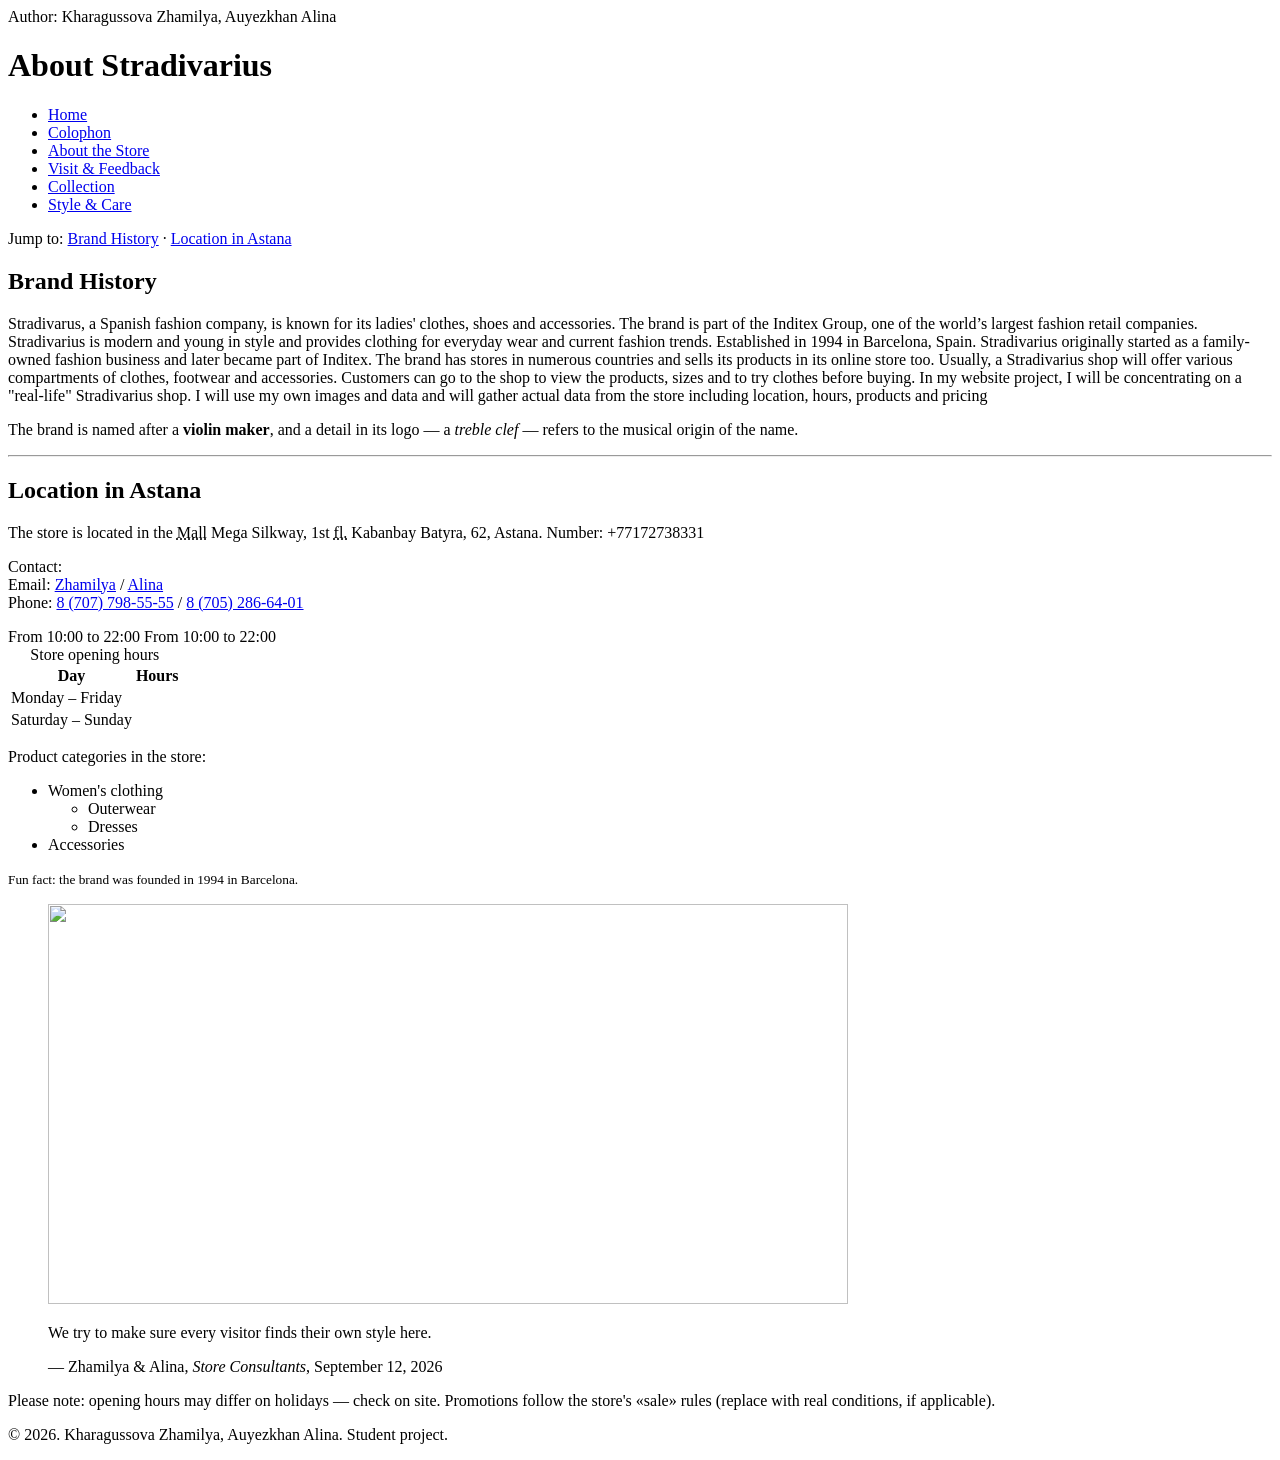
==== about-stradivarius.html @ 2f4aa133 "Add files via upload" ====
<!DOCTYPE html>
<html lang="en">
<head>
    <meta charset="UTF-8">
    <meta name="viewport" content="width=device-width, initial-scale=1.0">
    <meta name="description" content="About the Stradivarius store at Mega Silkway: brand and location.">
    <meta name="author" content="Kharagussova Zhamilya">
    <title>Stradivarius Mega Silkway—About the Store</title>
</head>
<body>

    Author: Kharagussova Zhamilya, Auyezkhan Alina

    <header>
        <h1>About Stradivarius</h1>
    </header>

    <nav>
        <ul>
            <li><a href="index.html">Home</a></li>
            <li><a href="colophon.html">Colophon</a></li>
            <li><a href="about-stradivarius.html">About the Store</a></li>
            <li><a href="visit-and-feedback.html">Visit & Feedback</a></li>
            <li><a href="catalog.html">Collection</a></li>
            <li><a href="care.html">Style &amp; Care</a></li>
        </ul>
    </nav>

    <p>
        Jump to:
        <a href="#brand-history">Brand History</a> ·
        <a href="#location">Location in Astana</a>
    </p>

    <main>

        <article>
            <h2 id="brand-history">Brand History</h2>
                Stradivarus, a Spanish fashion company, is known for its ladies' clothes, shoes and accessories. The brand is part of the Inditex Group, one of the world’s largest fashion retail companies. Stradivarius is modern and young in style and provides clothing for everyday wear and current fashion trends.
                Established in 1994 in Barcelona, Spain. Stradivarius originally started as a family-owned fashion business and later became part of Inditex. The brand has stores in numerous countries and sells its products in its online store too.
                Usually, a Stradivarius shop will offer various compartments of clothes, footwear and accessories. Customers can go to the shop to view the products, sizes and to try clothes before buying.
                In my website project, I will be concentrating on a "real-life" Stradivarius shop. I will use my own images and data and will gather actual data from the store including location, hours, products and pricing
            <p>
                The brand is named after a <strong>violin maker</strong>,
                and a detail in its logo — a <em>treble clef</em> — refers
                to the musical origin of the name.
            </p>
        </article>

        <hr>

        <section>
            <h2 id="location">Location in Astana</h2>

            <p>
                The store is located in the
                <abbr title="Shopping Mall">Mall</abbr> Mega Silkway,
                1st <abbr title="floor">fl.</abbr>
                Kabanbay Batyra, 62, Astana.
                Number: +77172738331
            </p>

            <p>
                Contact:<br>
                Email: <a href="mailto:253467@astanait.edu.kz">Zhamilya</a> / <a href="mailto:254936@astanait.edu.kz">Alina</a><br>
                Phone: <a href="tel:87077985555">8 (707) 798-55-55</a> / <a href="tel:87052866401">8 (705) 286-64-01</a>
            </p>

            <table>
                <caption>Store opening hours</caption>
                <thead>
                    <tr>
                        <th scope="col">Day</th>
                        <th scope="col">Hours</th>
                    </tr>
                </thead>
                <tbody>
                    <tr>
                        <td>Monday – Friday</td>
                        From 10:00 to 22:00
                        <td></td>
                    </tr>
                    <tr>
                        <td>Saturday – Sunday</td>
                        From 10:00 to 22:00
                        <td></td>
                    </tr>
                </tbody>
            </table>

            <p>Product categories in the store:</p>
            <ul>
                <li>Women's clothing
                    <ul>
                        <li>Outerwear</li>
                        <li>Dresses</li>
                    </ul>
                </li>
                <li>Accessories</li>
            </ul>
        </section>

        <aside>
            <p>
                <small>Fun fact: the brand was founded in 1994 in
                Barcelona.</small>
            </p>
        </aside>

        <figure>
            <img src="images/stradivarius_interior.jpg" width="800" height="400">        

        </figure>

        <blockquote cite="">
            
                <p>We try to make sure every visitor finds their own style here.</p>
                <footer>— Zhamilya &amp; Alina, <cite>Store Consultants</cite>, September 12, 2026</footer>
           
        </blockquote>

        <p>
            Please note: opening hours may differ on holidays &mdash;
            check on site. Promotions follow the store's
            &laquo;sale&raquo; rules (replace with real conditions,
            if applicable).
        </p>

    </main>

    <footer>
        <p>&copy; 2026. Kharagussova Zhamilya, Auyezkhan Alina. Student project.</p>
    </footer>

</body>
</html>
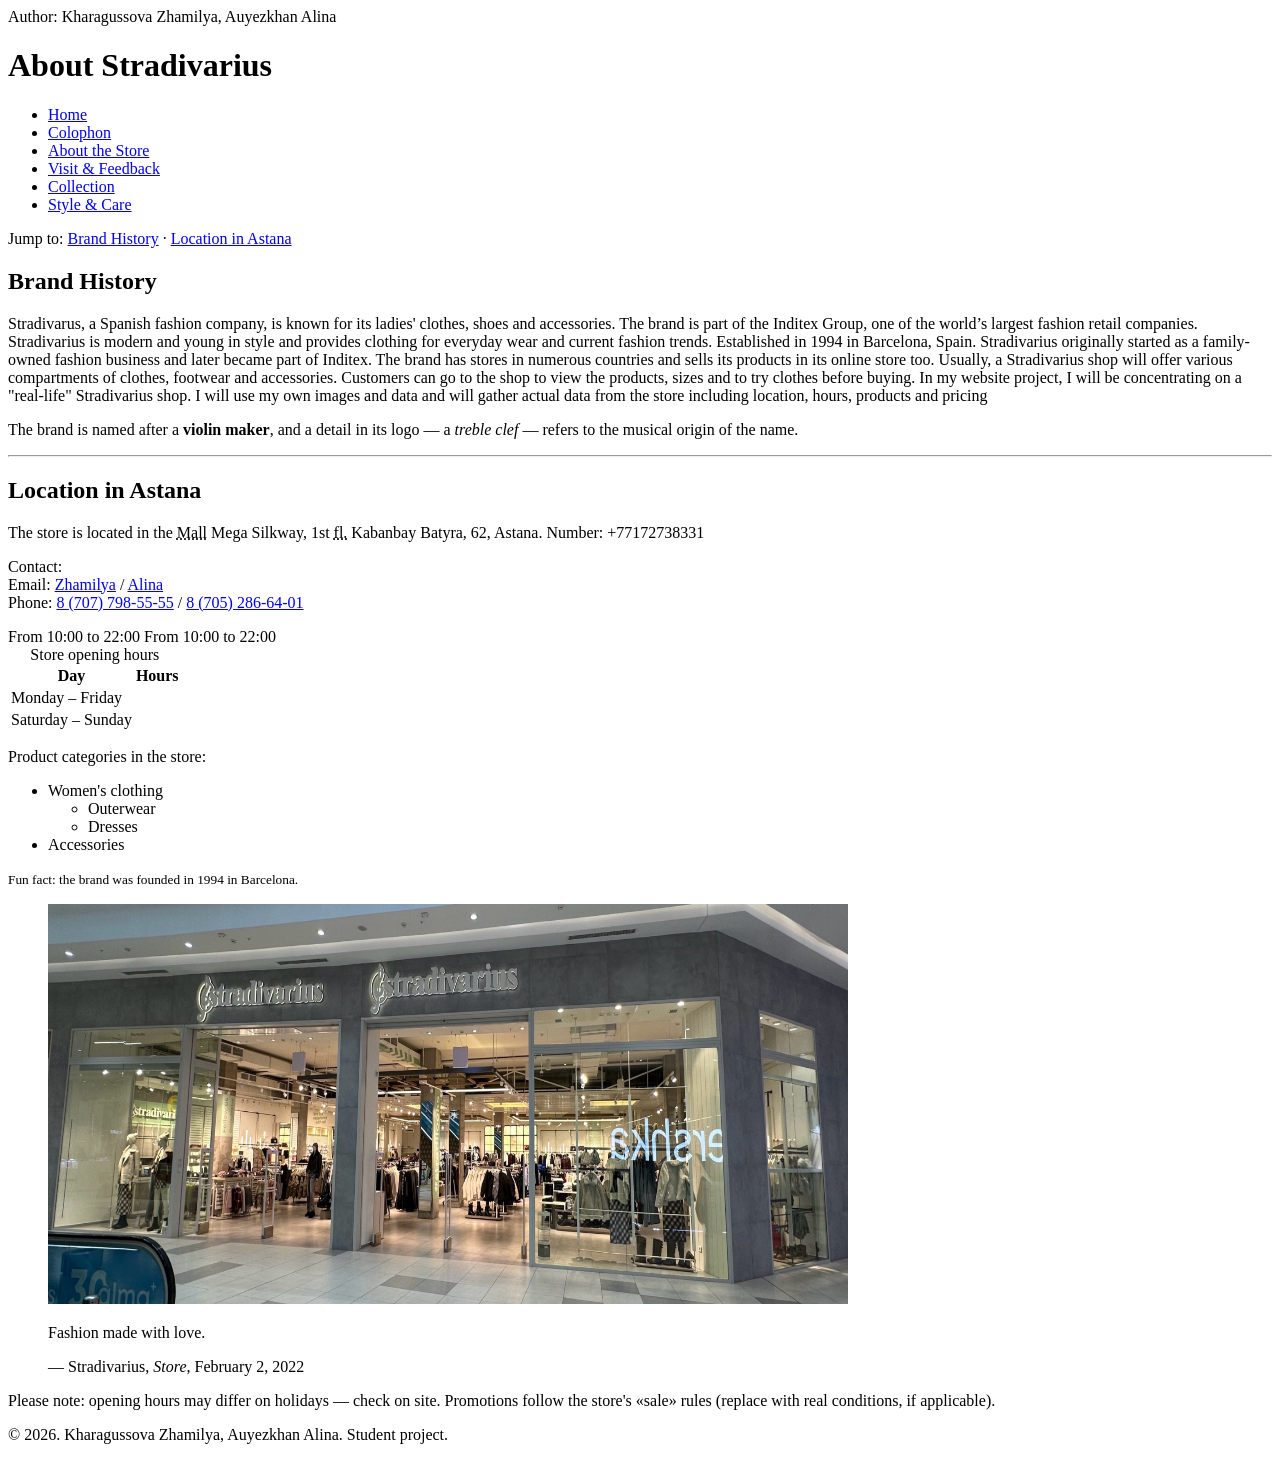
==== commit 3294c4f0: "Update quote in about-stradivarius.html" ====
--- a/about-stradivarius.html
+++ b/about-stradivarius.html
@@ -114,8 +114,8 @@
 
         <blockquote cite="">
             
-                <p>We try to make sure every visitor finds their own style here.</p>
-                <footer>— Zhamilya &amp; Alina, <cite>Store Consultants</cite>, September 12, 2026</footer>
+                <p>Fashion made with love.</p>
+                <footer>— Stradivarius,<cite> Store</cite>, February 2, 2022</footer>
            
         </blockquote>
 
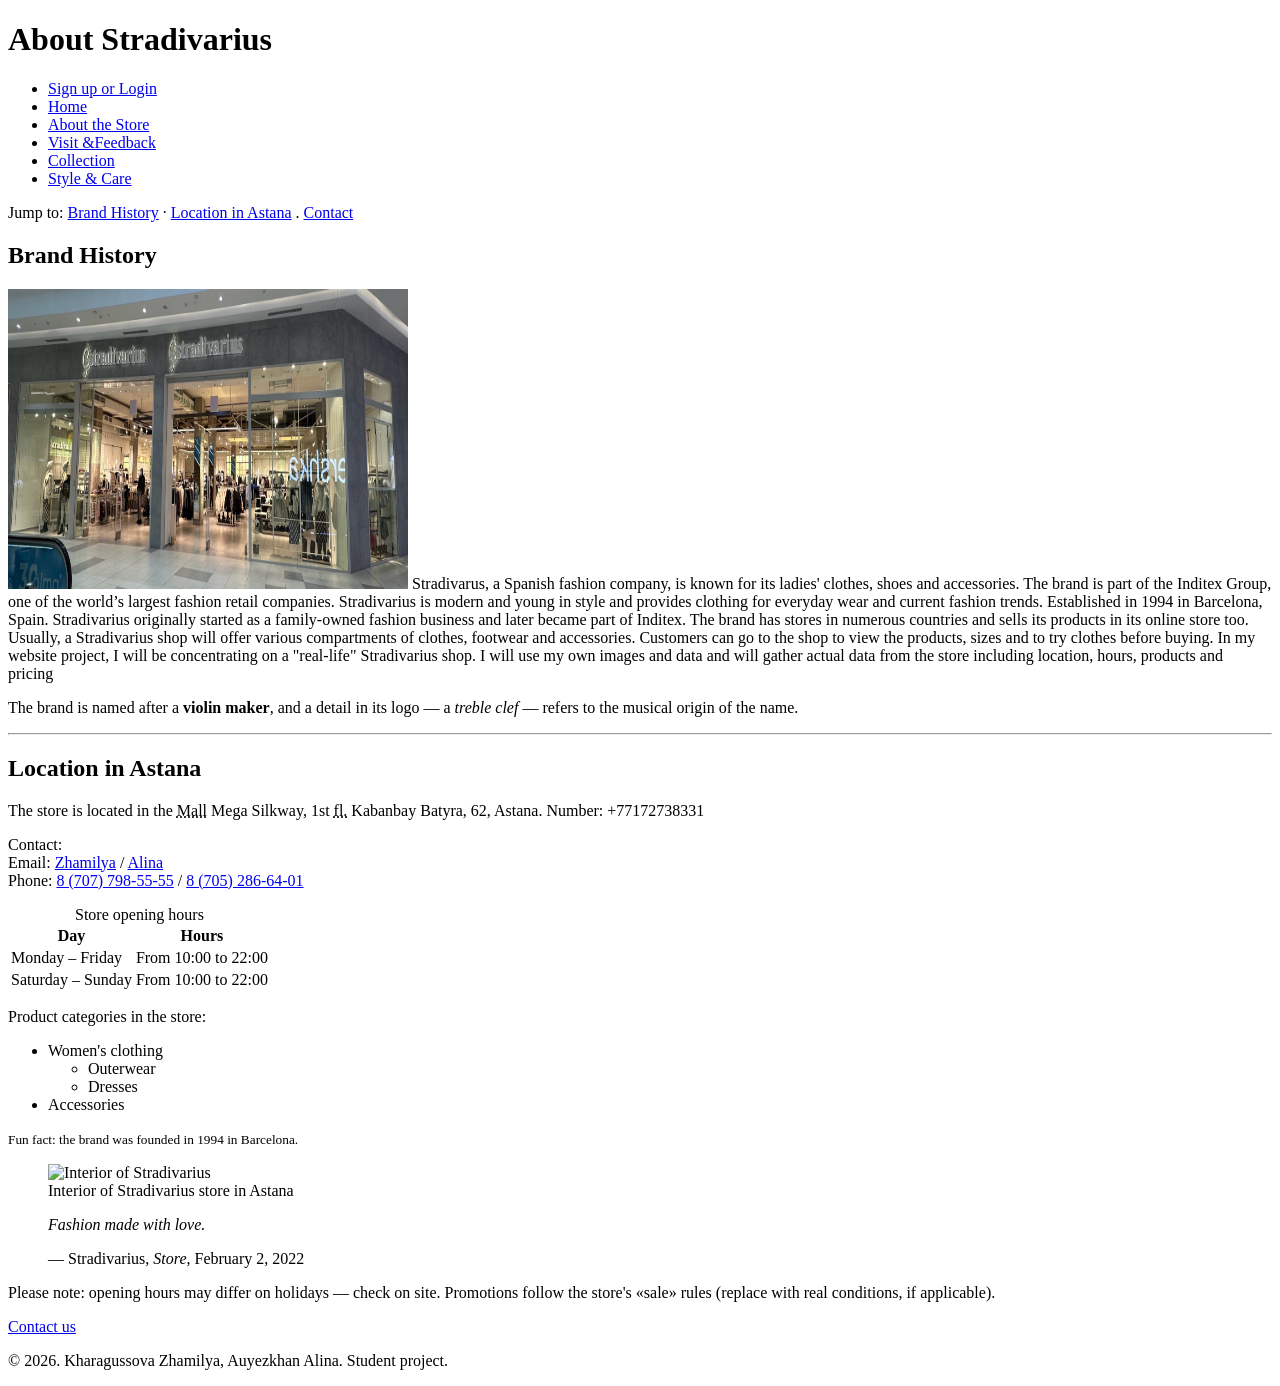
==== commit 29c5fb82: "Update about-stradivarius.html with new content" ====
--- a/about-stradivarius.html
+++ b/about-stradivarius.html
@@ -6,21 +6,23 @@
     <meta name="description" content="About the Stradivarius store at Mega Silkway: brand and location.">
     <meta name="author" content="Kharagussova Zhamilya">
     <title>Stradivarius Mega Silkway—About the Store</title>
+    <link rel="stylesheet" href="css/base.css">
+    <link rel="stylesheet" href="css/zhamilya.css">
+    
 </head>
 <body>
 
-    Author: Kharagussova Zhamilya, Auyezkhan Alina
 
     <header>
         <h1>About Stradivarius</h1>
     </header>
 
-    <nav>
+    <nav id="site-nav">
         <ul>
+            <li><a href="registration.html">Sign up or Login</a></li>
             <li><a href="index.html">Home</a></li>
-            <li><a href="colophon.html">Colophon</a></li>
             <li><a href="about-stradivarius.html">About the Store</a></li>
-            <li><a href="visit-and-feedback.html">Visit & Feedback</a></li>
+            <li><a href="visit-and-feedback.html">Visit &amp;Feedback</a></li>
             <li><a href="catalog.html">Collection</a></li>
             <li><a href="care.html">Style &amp; Care</a></li>
         </ul>
@@ -29,13 +31,18 @@
     <p>
         Jump to:
         <a href="#brand-history">Brand History</a> ·
-        <a href="#location">Location in Astana</a>
+        <a href="#location">Location in Astana</a> .
+        <a href="#contact">Contact</a>
     </p>
 
     <main>
-
+        <!-- Why article is used here instead of section:
+        this brand history is self-contained content that would
+        still make sense if it were reused or read on its own,
+        which is exactly what article is meant for -->
         <article>
             <h2 id="brand-history">Brand History</h2>
+            <img class="brand-history-figure" src="images/stradivarius_interior.jpg" alt="Interior of the Stradivarius store" width="400" height="300">
                 Stradivarus, a Spanish fashion company, is known for its ladies' clothes, shoes and accessories. The brand is part of the Inditex Group, one of the world’s largest fashion retail companies. Stradivarius is modern and young in style and provides clothing for everyday wear and current fashion trends.
                 Established in 1994 in Barcelona, Spain. Stradivarius originally started as a family-owned fashion business and later became part of Inditex. The brand has stores in numerous countries and sells its products in its online store too.
                 Usually, a Stradivarius shop will offer various compartments of clothes, footwear and accessories. Customers can go to the shop to view the products, sizes and to try clothes before buying.
@@ -54,53 +61,59 @@
 
             <p>
                 The store is located in the
+                <!-- Why abbr with title is used instead of writing the full word:
+                it keeps the sentence short in visible text while still
+                giving the full meaning to anyone who hovers or uses a
+                screen reader -->
                 <abbr title="Shopping Mall">Mall</abbr> Mega Silkway,
                 1st <abbr title="floor">fl.</abbr>
                 Kabanbay Batyra, 62, Astana.
                 Number: +77172738331
             </p>
 
-            <p>
+            <p id="contact">
                 Contact:<br>
                 Email: <a href="mailto:253467@astanait.edu.kz">Zhamilya</a> / <a href="mailto:254936@astanait.edu.kz">Alina</a><br>
                 Phone: <a href="tel:87077985555">8 (707) 798-55-55</a> / <a href="tel:87052866401">8 (705) 286-64-01</a>
             </p>
-
             <table>
                 <caption>Store opening hours</caption>
+
                 <thead>
                     <tr>
                         <th scope="col">Day</th>
                         <th scope="col">Hours</th>
                     </tr>
                 </thead>
+
                 <tbody>
                     <tr>
                         <td>Monday – Friday</td>
-                        From 10:00 to 22:00
-                        <td></td>
+                        <td>From 10:00 to 22:00</td>
                     </tr>
                     <tr>
                         <td>Saturday – Sunday</td>
-                        From 10:00 to 22:00
-                        <td></td>
+                        <td>From 10:00 to 22:00</td>
                     </tr>
                 </tbody>
-            </table>
+            </table>        
 
             <p>Product categories in the store:</p>
-            <ul>
-                <li>Women's clothing
+            <ul class="categories-grid">
+                <li class="category-card">Women's clothing
                     <ul>
                         <li>Outerwear</li>
                         <li>Dresses</li>
                     </ul>
                 </li>
-                <li>Accessories</li>
+                <li class="category-card">Accessories</li>
             </ul>
         </section>
 
         <aside>
+            <!-- Why aside is used here instead of section:
+            this fact is tangential to the main flow of the page,
+            not part of the primary content the reader came for -->
             <p>
                 <small>Fun fact: the brand was founded in 1994 in
                 Barcelona.</small>
@@ -108,15 +121,22 @@
         </aside>
 
         <figure>
-            <img src="images/stradivarius_interior.jpg" width="800" height="400">        
+            <img src="images/stradivarius_interior(!).jpg" 
+                alt="Interior of Stradivarius" 
+                width="800" height="400"> 
+            <figcaption>Interior of Stradivarius store in Astana</figcaption>    
+
 
         </figure>
 
         <blockquote cite="">
             
-                <p>Fashion made with love.</p>
-                <footer>— Stradivarius,<cite> Store</cite>, February 2, 2022</footer>
-           
+            <p>
+                <i>Fashion made with love.
+
+                </i>
+            </p>
+            <footer>— Stradivarius,<cite> Store</cite>, February 2, 2022</footer>           
         </blockquote>
 
         <p>
@@ -128,8 +148,11 @@
 
     </main>
 
-    <footer>
+    <a href="#contact" class="fixed-contact">Contact us</a>
+
+    <footer id="site-footer">
         <p>&copy; 2026. Kharagussova Zhamilya, Auyezkhan Alina. Student project.</p>
+        
     </footer>
 
 </body>
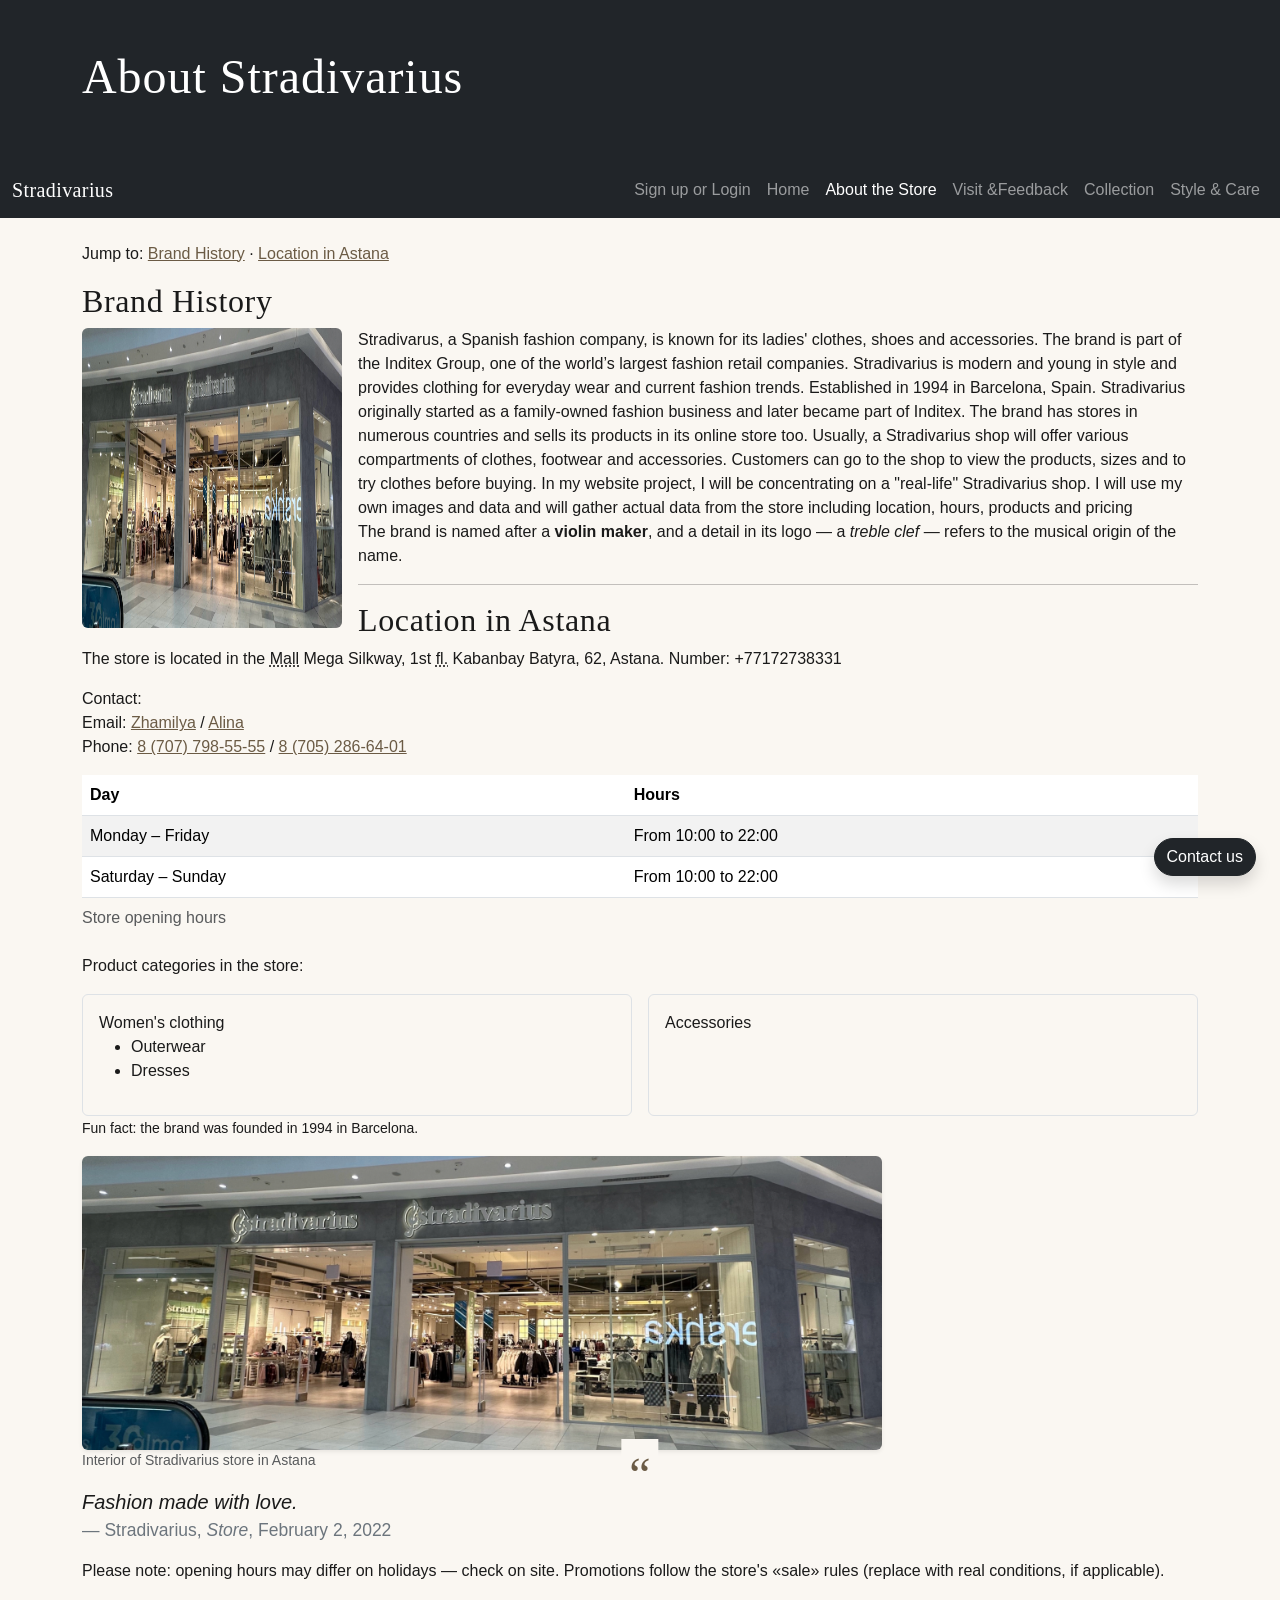
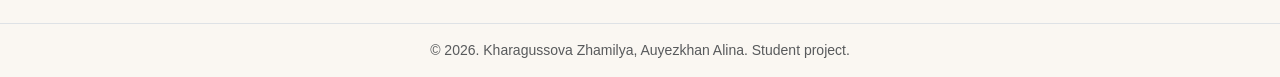
==== commit 2f1ba61e: "Refactor HTML structure and update Bootstrap integration" ====
--- a/about-stradivarius.html
+++ b/about-stradivarius.html
@@ -6,154 +6,173 @@
     <meta name="description" content="About the Stradivarius store at Mega Silkway: brand and location.">
     <meta name="author" content="Kharagussova Zhamilya">
     <title>Stradivarius Mega Silkway—About the Store</title>
+    <!-- Bootstrap 5.3.3 via CDN -->
+    <link rel="stylesheet" href="https://cdn.jsdelivr.net/npm/bootstrap@5.3.3/dist/css/bootstrap.min.css">
     <link rel="stylesheet" href="css/base.css">
     <link rel="stylesheet" href="css/zhamilya.css">
-    
+
 </head>
 <body>
 
 
-    <header>
-        <h1>About Stradivarius</h1>
+    <header class="bg-dark text-white text-center text-lg-start py-5">
+        <div class="container">
+            <h1 class="display-5">About Stradivarius</h1>
+        </div>
     </header>
 
-    <nav id="site-nav">
-        <ul>
-            <li><a href="registration.html">Sign up or Login</a></li>
-            <li><a href="index.html">Home</a></li>
-            <li><a href="about-stradivarius.html">About the Store</a></li>
-            <li><a href="visit-and-feedback.html">Visit &amp;Feedback</a></li>
-            <li><a href="catalog.html">Collection</a></li>
-            <li><a href="care.html">Style &amp; Care</a></li>
-        </ul>
+    <nav class="navbar navbar-expand-lg navbar-dark bg-dark" id="site-nav">
+        <div class="container-fluid">
+            <a class="navbar-brand" href="index.html">Stradivarius</a>
+            <button class="navbar-toggler" type="button" data-bs-toggle="collapse" data-bs-target="#mainNav" aria-controls="mainNav" aria-expanded="false" aria-label="Toggle navigation">
+                <span class="navbar-toggler-icon"></span>
+            </button>
+            <div class="collapse navbar-collapse" id="mainNav">
+                <ul class="navbar-nav ms-auto">
+                    <li class="nav-item"><a class="nav-link" href="registration.html">Sign up or Login</a></li>
+                    <li class="nav-item"><a class="nav-link" href="index.html">Home</a></li>
+                    <li class="nav-item"><a class="nav-link active" aria-current="page" href="about-stradivarius.html">About the Store</a></li>
+                    <li class="nav-item"><a class="nav-link" href="visit-and-feedback.html">Visit &amp;Feedback</a></li>
+                    <li class="nav-item"><a class="nav-link" href="catalog.html">Collection</a></li>
+                    <li class="nav-item"><a class="nav-link" href="care.html">Style &amp; Care</a></li>
+                </ul>
+            </div>
+        </div>
     </nav>
 
-    <p>
-        Jump to:
-        <a href="#brand-history">Brand History</a> ·
-        <a href="#location">Location in Astana</a> .
-        <a href="#contact">Contact</a>
-    </p>
-
     <main>
-        <!-- Why article is used here instead of section:
-        this brand history is self-contained content that would
-        still make sense if it were reused or read on its own,
-        which is exactly what article is meant for -->
-        <article>
-            <h2 id="brand-history">Brand History</h2>
-            <img class="brand-history-figure" src="images/stradivarius_interior.jpg" alt="Interior of the Stradivarius store" width="400" height="300">
-                Stradivarus, a Spanish fashion company, is known for its ladies' clothes, shoes and accessories. The brand is part of the Inditex Group, one of the world’s largest fashion retail companies. Stradivarius is modern and young in style and provides clothing for everyday wear and current fashion trends.
-                Established in 1994 in Barcelona, Spain. Stradivarius originally started as a family-owned fashion business and later became part of Inditex. The brand has stores in numerous countries and sells its products in its online store too.
-                Usually, a Stradivarius shop will offer various compartments of clothes, footwear and accessories. Customers can go to the shop to view the products, sizes and to try clothes before buying.
-                In my website project, I will be concentrating on a "real-life" Stradivarius shop. I will use my own images and data and will gather actual data from the store including location, hours, products and pricing
-            <p>
-                The brand is named after a <strong>violin maker</strong>,
-                and a detail in its logo — a <em>treble clef</em> — refers
-                to the musical origin of the name.
-            </p>
-        </article>
-
-        <hr>
-
-        <section>
-            <h2 id="location">Location in Astana</h2>
+        <div class="container py-4">
 
             <p>
-                The store is located in the
-                <!-- Why abbr with title is used instead of writing the full word:
-                it keeps the sentence short in visible text while still
-                giving the full meaning to anyone who hovers or uses a
-                screen reader -->
-                <abbr title="Shopping Mall">Mall</abbr> Mega Silkway,
-                1st <abbr title="floor">fl.</abbr>
-                Kabanbay Batyra, 62, Astana.
-                Number: +77172738331
+                Jump to:
+                <a href="#brand-history">Brand History</a> ·
+                <a href="#location">Location in Astana</a>
             </p>
 
-            <p id="contact">
-                Contact:<br>
-                Email: <a href="mailto:253467@astanait.edu.kz">Zhamilya</a> / <a href="mailto:254936@astanait.edu.kz">Alina</a><br>
-                Phone: <a href="tel:87077985555">8 (707) 798-55-55</a> / <a href="tel:87052866401">8 (705) 286-64-01</a>
+            <!-- Why article is used here instead of section:
+            this brand history is self-contained content that would
+            still make sense if it were reused or read on its own,
+            which is exactly what article is meant for -->
+            <article>
+                <h2 id="brand-history">Brand History</h2>
+                <img class="brand-history-figure float-md-start me-md-3 mb-3 rounded" src="images/stradivarius_interior.jpg" alt="Interior of the Stradivarius store" width="400" height="300">
+                    Stradivarus, a Spanish fashion company, is known for its ladies' clothes, shoes and accessories. The brand is part of the Inditex Group, one of the world’s largest fashion retail companies. Stradivarius is modern and young in style and provides clothing for everyday wear and current fashion trends.
+                    Established in 1994 in Barcelona, Spain. Stradivarius originally started as a family-owned fashion business and later became part of Inditex. The brand has stores in numerous countries and sells its products in its online store too.
+                    Usually, a Stradivarius shop will offer various compartments of clothes, footwear and accessories. Customers can go to the shop to view the products, sizes and to try clothes before buying.
+                    In my website project, I will be concentrating on a "real-life" Stradivarius shop. I will use my own images and data and will gather actual data from the store including location, hours, products and pricing
+                <p>
+                    The brand is named after a <strong>violin maker</strong>,
+                    and a detail in its logo — a <em>treble clef</em> — refers
+                    to the musical origin of the name.
+                </p>
+            </article>
+
+            <hr>
+
+            <section class="clearfix">
+                <h2 id="location">Location in Astana</h2>
+
+                <p>
+                    The store is located in the
+                    <!-- Why abbr with title is used instead of writing the full word:
+                    it keeps the sentence short in visible text while still
+                    giving the full meaning to anyone who hovers or uses a
+                    screen reader -->
+                    <abbr title="Shopping Mall">Mall</abbr> Mega Silkway,
+                    1st <abbr title="floor">fl.</abbr>
+                    Kabanbay Batyra, 62, Astana.
+                    Number: +77172738331
+                </p>
+
+                <p>
+                    Contact:<br>
+                    Email: <a href="mailto:253467@astanait.edu.kz">Zhamilya</a> / <a href="mailto:254936@astanait.edu.kz">Alina</a><br>
+                    Phone: <a href="tel:87077985555">8 (707) 798-55-55</a> / <a href="tel:87052866401">8 (705) 286-64-01</a>
+                </p>
+
+                <div class="table-responsive">
+                    <table class="table table-striped">
+                        <caption>Store opening hours</caption>
+
+                        <thead>
+                            <tr>
+                                <th scope="col">Day</th>
+                                <th scope="col">Hours</th>
+                            </tr>
+                        </thead>
+
+                        <tbody>
+                            <tr>
+                                <td>Monday – Friday</td>
+                                <td>From 10:00 to 22:00</td>
+                            </tr>
+                            <tr>
+                                <td>Saturday – Sunday</td>
+                                <td>From 10:00 to 22:00</td>
+                            </tr>
+                        </tbody>
+                    </table>
+                </div>
+
+                <p>Product categories in the store:</p>
+                <div class="row g-3">
+                    <div class="col-12 col-md-6">
+                        <div class="border rounded p-3 h-100">
+                            Women's clothing
+                            <ul>
+                                <li>Outerwear</li>
+                                <li>Dresses</li>
+                            </ul>
+                        </div>
+                    </div>
+                    <div class="col-12 col-md-6">
+                        <div class="border rounded p-3 h-100">Accessories</div>
+                    </div>
+                </div>
+            </section>
+
+            <aside>
+                <!-- Why aside is used here instead of section:
+                this fact is tangential to the main flow of the page,
+                not part of the primary content the reader came for -->
+                <p>
+                    <small>Fun fact: the brand was founded in 1994 in
+                    Barcelona.</small>
+                </p>
+            </aside>
+
+            <figure>
+                <img class="img-fluid rounded shadow-sm" src="images/stradivarius_interior.jpg"
+                    alt="Interior of Stradivarius"
+                    width="800" height="400">
+                <figcaption class="text-muted small">Interior of Stradivarius store in Astana</figcaption>
+            </figure>
+
+            <blockquote class="blockquote" cite="">
+                <p>
+                    <i>Fashion made with love.</i>
+                </p>
+                <footer class="blockquote-footer">Stradivarius,<cite> Store</cite>, February 2, 2022</footer>
+            </blockquote>
+
+            <p>
+                Please note: opening hours may differ on holidays &mdash;
+                check on site. Promotions follow the store's
+                &laquo;sale&raquo; rules (replace with real conditions,
+                if applicable).
             </p>
-            <table>
-                <caption>Store opening hours</caption>
 
-                <thead>
-                    <tr>
-                        <th scope="col">Day</th>
-                        <th scope="col">Hours</th>
-                    </tr>
-                </thead>
-
-                <tbody>
-                    <tr>
-                        <td>Monday – Friday</td>
-                        <td>From 10:00 to 22:00</td>
-                    </tr>
-                    <tr>
-                        <td>Saturday – Sunday</td>
-                        <td>From 10:00 to 22:00</td>
-                    </tr>
-                </tbody>
-            </table>        
-
-            <p>Product categories in the store:</p>
-            <ul class="categories-grid">
-                <li class="category-card">Women's clothing
-                    <ul>
-                        <li>Outerwear</li>
-                        <li>Dresses</li>
-                    </ul>
-                </li>
-                <li class="category-card">Accessories</li>
-            </ul>
-        </section>
-
-        <aside>
-            <!-- Why aside is used here instead of section:
-            this fact is tangential to the main flow of the page,
-            not part of the primary content the reader came for -->
-            <p>
-                <small>Fun fact: the brand was founded in 1994 in
-                Barcelona.</small>
-            </p>
-        </aside>
-
-        <figure>
-            <img src="images/stradivarius_interior(!).jpg" 
-                alt="Interior of Stradivarius" 
-                width="800" height="400"> 
-            <figcaption>Interior of Stradivarius store in Astana</figcaption>    
-
-
-        </figure>
-
-        <blockquote cite="">
-            
-            <p>
-                <i>Fashion made with love.
-
-                </i>
-            </p>
-            <footer>— Stradivarius,<cite> Store</cite>, February 2, 2022</footer>           
-        </blockquote>
-
-        <p>
-            Please note: opening hours may differ on holidays &mdash;
-            check on site. Promotions follow the store's
-            &laquo;sale&raquo; rules (replace with real conditions,
-            if applicable).
-        </p>
-
+        </div>
     </main>
 
-    <a href="#contact" class="fixed-contact">Contact us</a>
+    <a href="visit-and-feedback.html" class="btn btn-dark rounded-pill shadow position-fixed bottom-0 end-0 m-4">Contact us</a>
 
-    <footer id="site-footer">
-        <p>&copy; 2026. Kharagussova Zhamilya, Auyezkhan Alina. Student project.</p>
-        
+    <footer class="border-top py-3 text-center text-muted small">
+        <div class="container">
+            <p class="mb-0">&copy; 2026. Kharagussova Zhamilya, Auyezkhan Alina. Student project.</p>
+        </div>
     </footer>
 
+    <script src="https://cdn.jsdelivr.net/npm/bootstrap@5.3.3/dist/js/bootstrap.bundle.min.js"></script>
 </body>
 </html>
--- a/css/base.css
+++ b/css/base.css
@@ -0,0 +1,61 @@
+/* base.css */
+:root {
+  --color-ink: #1a1a1a;
+  --color-paper: #faf7f2;
+  --color-accent: #6b5b45;
+  --color-border: rgba(26, 26, 26, 0.12);
+
+  --font-display: Georgia, "Times New Roman", Times, serif;
+  --font-body: "Helvetica Neue", Helvetica, Arial, sans-serif;
+}
+
+body {
+  font-family: var(--font-body);
+  color: var(--color-ink);
+  background-color: var(--color-paper);
+}
+
+h1,
+h2,
+h3,
+.navbar-brand {
+  font-family: var(--font-display);
+  letter-spacing: 0.02em;
+}
+
+a {
+  color: var(--color-accent);
+}
+
+a:hover {
+  color: var(--color-ink);
+}
+
+/* Bootstrap override: brand accent instead of navbar-dark's default hover. */
+.navbar-dark .navbar-nav .nav-link:hover,
+.navbar-dark .navbar-nav .nav-link:focus {
+  color: var(--color-accent);
+}
+
+/* Decorative quote mark on the blockquote; Bootstrap has no equivalent. */
+blockquote {
+  position: relative;
+}
+
+blockquote::before {
+  content: "\201C";
+  position: absolute;
+  top: -0.75rem;
+  left: 50%;
+  transform: translate(-50%, -50%);
+  font-family: var(--font-display);
+  font-size: 3rem;
+  color: var(--color-accent);
+  background-color: var(--color-paper);
+  padding: 0 0.5rem;
+}
+
+mark {
+  background-color: rgba(107, 91, 69, 0.25);
+  color: var(--color-ink);
+}
--- a/css/zhamilya.css
+++ b/css/zhamilya.css
@@ -0,0 +1,4 @@
+/* zhamilya.css: Bootstrap has no fixed-pixel width utility. */
+.brand-history-figure {
+  max-width: 260px;
+}
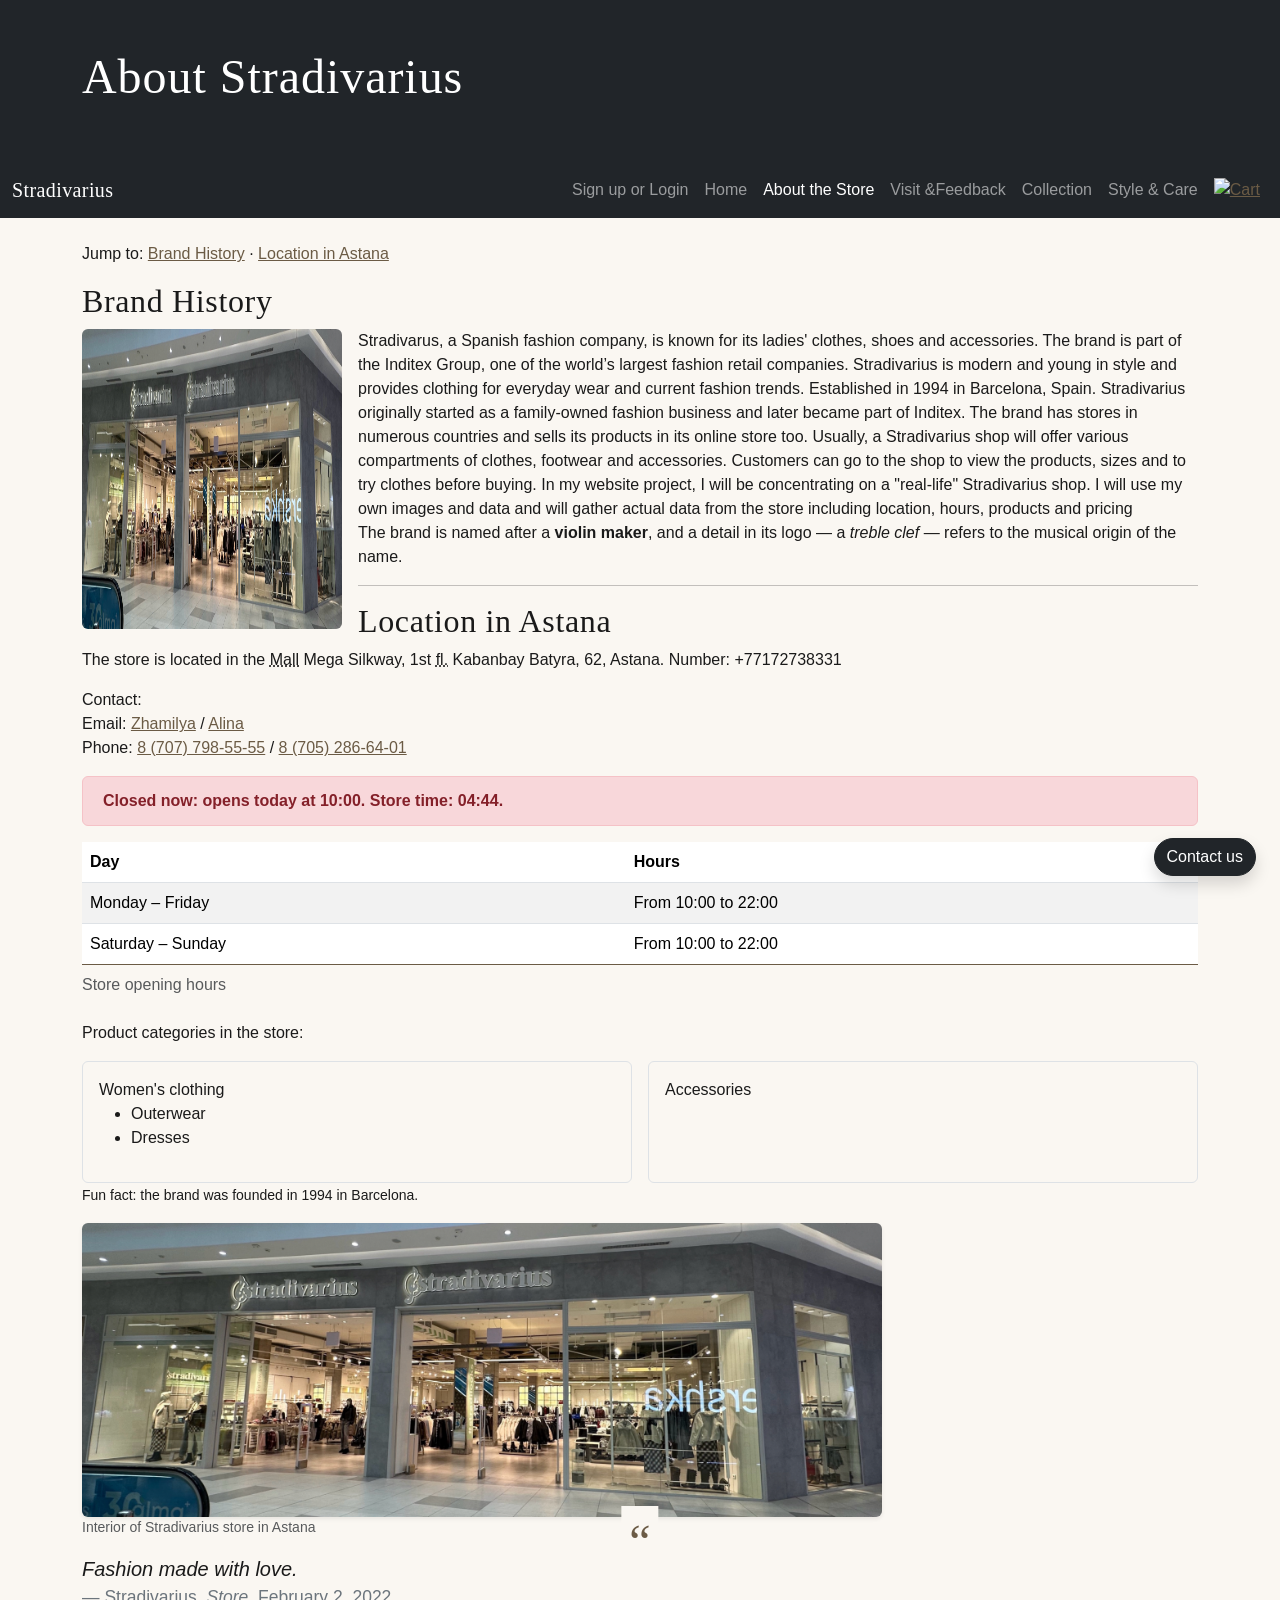
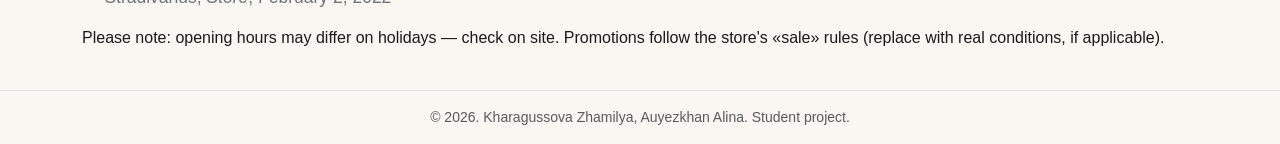
==== commit 7afea68a: "Add cart link and script to about-stradivarius.html" ====
--- a/about-stradivarius.html
+++ b/about-stradivarius.html
@@ -24,6 +24,11 @@
     <nav class="navbar navbar-expand-lg navbar-dark bg-dark" id="site-nav">
         <div class="container-fluid">
             <a class="navbar-brand" href="index.html">Stradivarius</a>
+            <div class="d-flex align-items-center gap-1 ms-auto order-lg-last">
+                <a class="nav-cart p-2" href="cart.html" id="nav-cart-link" aria-label="Cart">
+                    <img src="images/cart_photo.png" alt="Cart" class="nav-cart-icon" id="nav-cart-icon" width="24" height="24">
+                </a>
+            </div>
             <button class="navbar-toggler" type="button" data-bs-toggle="collapse" data-bs-target="#mainNav" aria-controls="mainNav" aria-expanded="false" aria-label="Toggle navigation">
                 <span class="navbar-toggler-icon"></span>
             </button>
@@ -174,5 +179,6 @@
     </footer>
 
     <script src="https://cdn.jsdelivr.net/npm/bootstrap@5.3.3/dist/js/bootstrap.bundle.min.js"></script>
+    <script src="js/about-stradivarius.js" defer></script>
 </body>
 </html>
--- a/css/base.css
+++ b/css/base.css
@@ -59,3 +59,35 @@
   background-color: rgba(107, 91, 69, 0.25);
   color: var(--color-ink);
 }
+
+.hidden {
+  display: none !important;
+}
+
+.active-state {
+  border-color: var(--color-accent) !important;
+  background-color: rgba(107, 91, 69, 0.1) !important;
+}
+
+.is-invalid {
+  border-color: #dc3545 !important;
+  background-color: #f8d7da !important;
+}
+
+.alert-success-custom {
+  padding: 0.75rem 1.25rem;
+  margin-top: 1rem;
+  color: #0f5132;
+  background-color: #d1e7dd;
+  border: 1px solid #badbcc;
+  border-radius: 0.375rem;
+}
+
+.alert-danger-custom {
+  padding: 0.75rem 1.25rem;
+  margin-top: 1rem;
+  color: #842029;
+  background-color: #f8d7da;
+  border: 1px solid #f5c2c7;
+  border-radius: 0.375rem;
+}
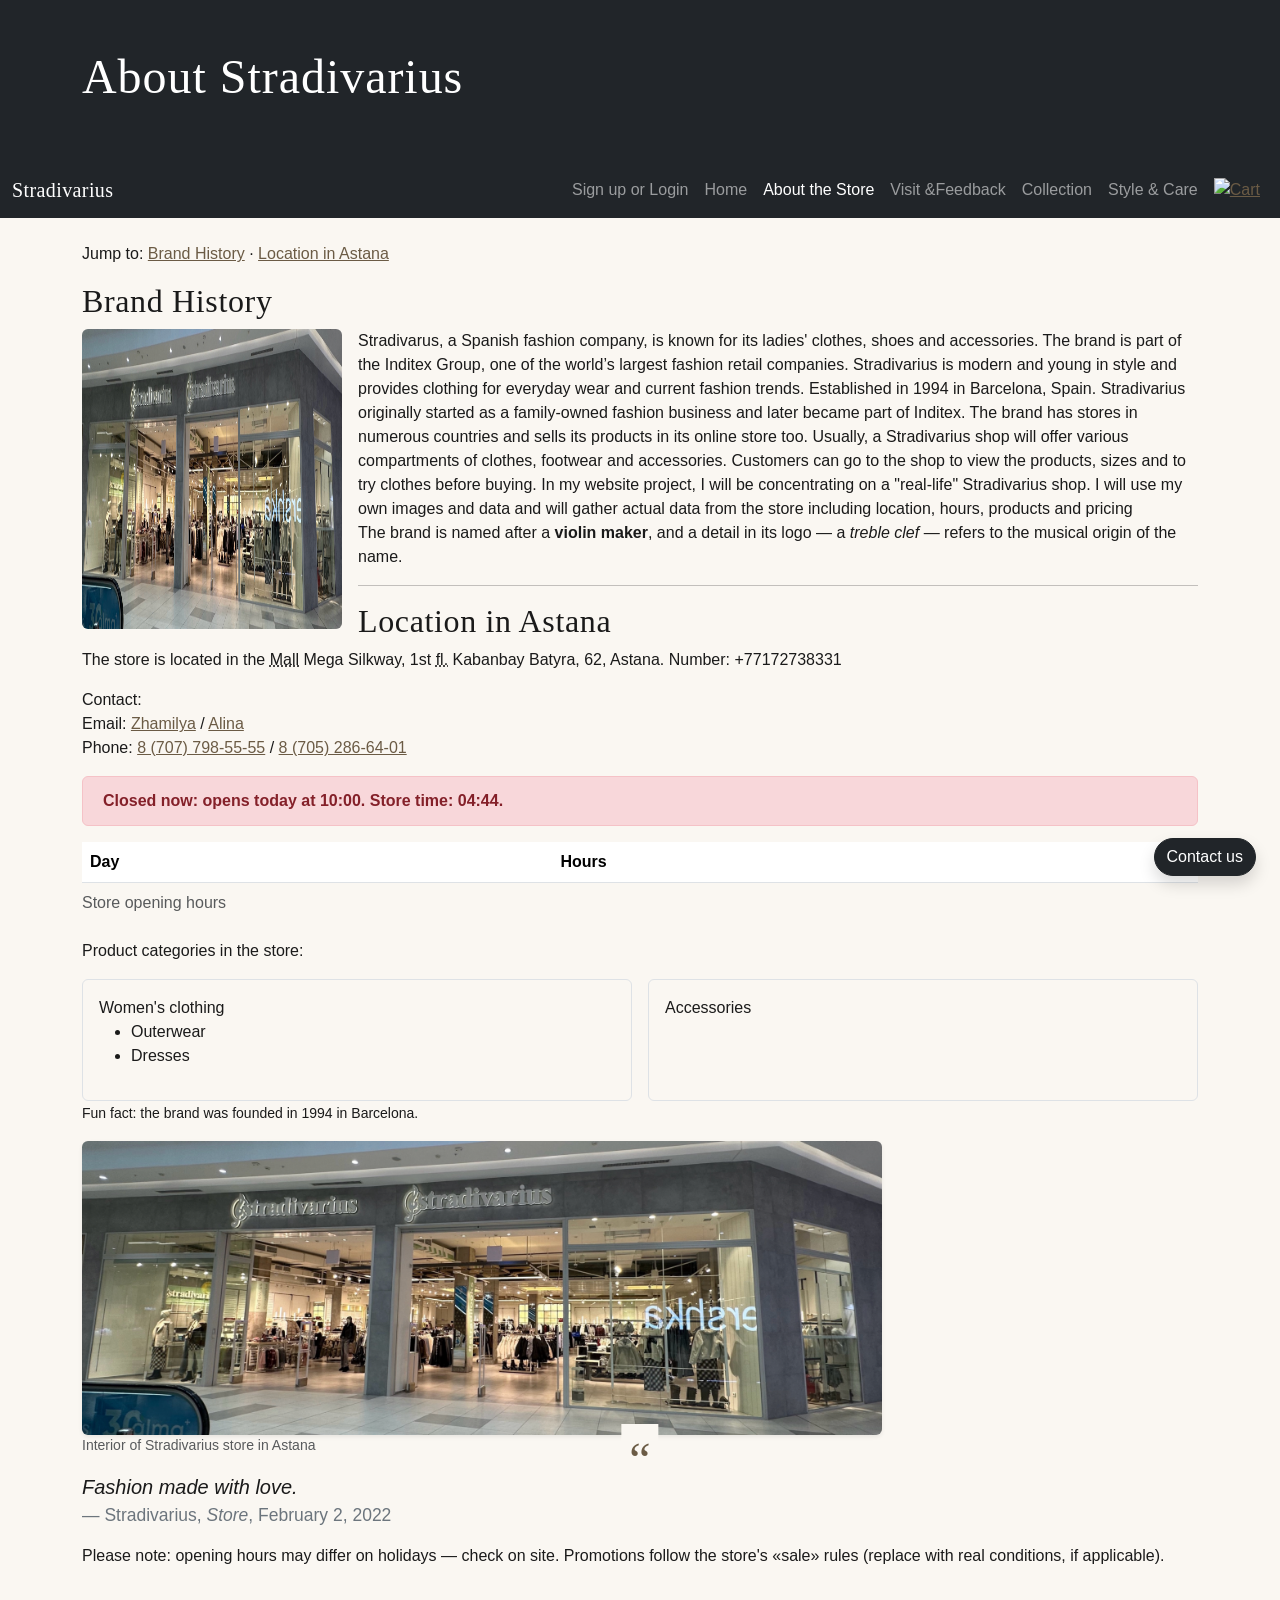
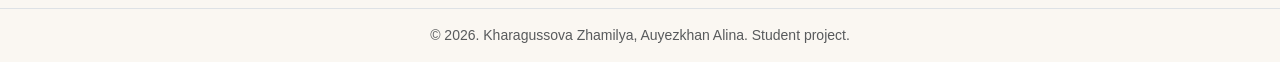
==== commit 2f4a7858: "Update about-stradivarius.html to remove hours Removed operating hours from the about page." ====
--- a/about-stradivarius.html
+++ b/about-stradivarius.html
@@ -10,11 +10,11 @@
     <link rel="stylesheet" href="https://cdn.jsdelivr.net/npm/bootstrap@5.3.3/dist/css/bootstrap.min.css">
     <link rel="stylesheet" href="css/base.css">
     <link rel="stylesheet" href="css/zhamilya.css">
+    <script src="js/store.js" defer></script>
+    <script src="js/about-stradivarius.js" defer></script>
 
 </head>
 <body>
-
-
     <header class="bg-dark text-white text-center text-lg-start py-5">
         <div class="container">
             <h1 class="display-5">About Stradivarius</h1>
@@ -107,14 +107,6 @@
                         </thead>
 
                         <tbody>
-                            <tr>
-                                <td>Monday – Friday</td>
-                                <td>From 10:00 to 22:00</td>
-                            </tr>
-                            <tr>
-                                <td>Saturday – Sunday</td>
-                                <td>From 10:00 to 22:00</td>
-                            </tr>
                         </tbody>
                     </table>
                 </div>
@@ -179,6 +171,5 @@
     </footer>
 
     <script src="https://cdn.jsdelivr.net/npm/bootstrap@5.3.3/dist/js/bootstrap.bundle.min.js"></script>
-    <script src="js/about-stradivarius.js" defer></script>
 </body>
 </html>
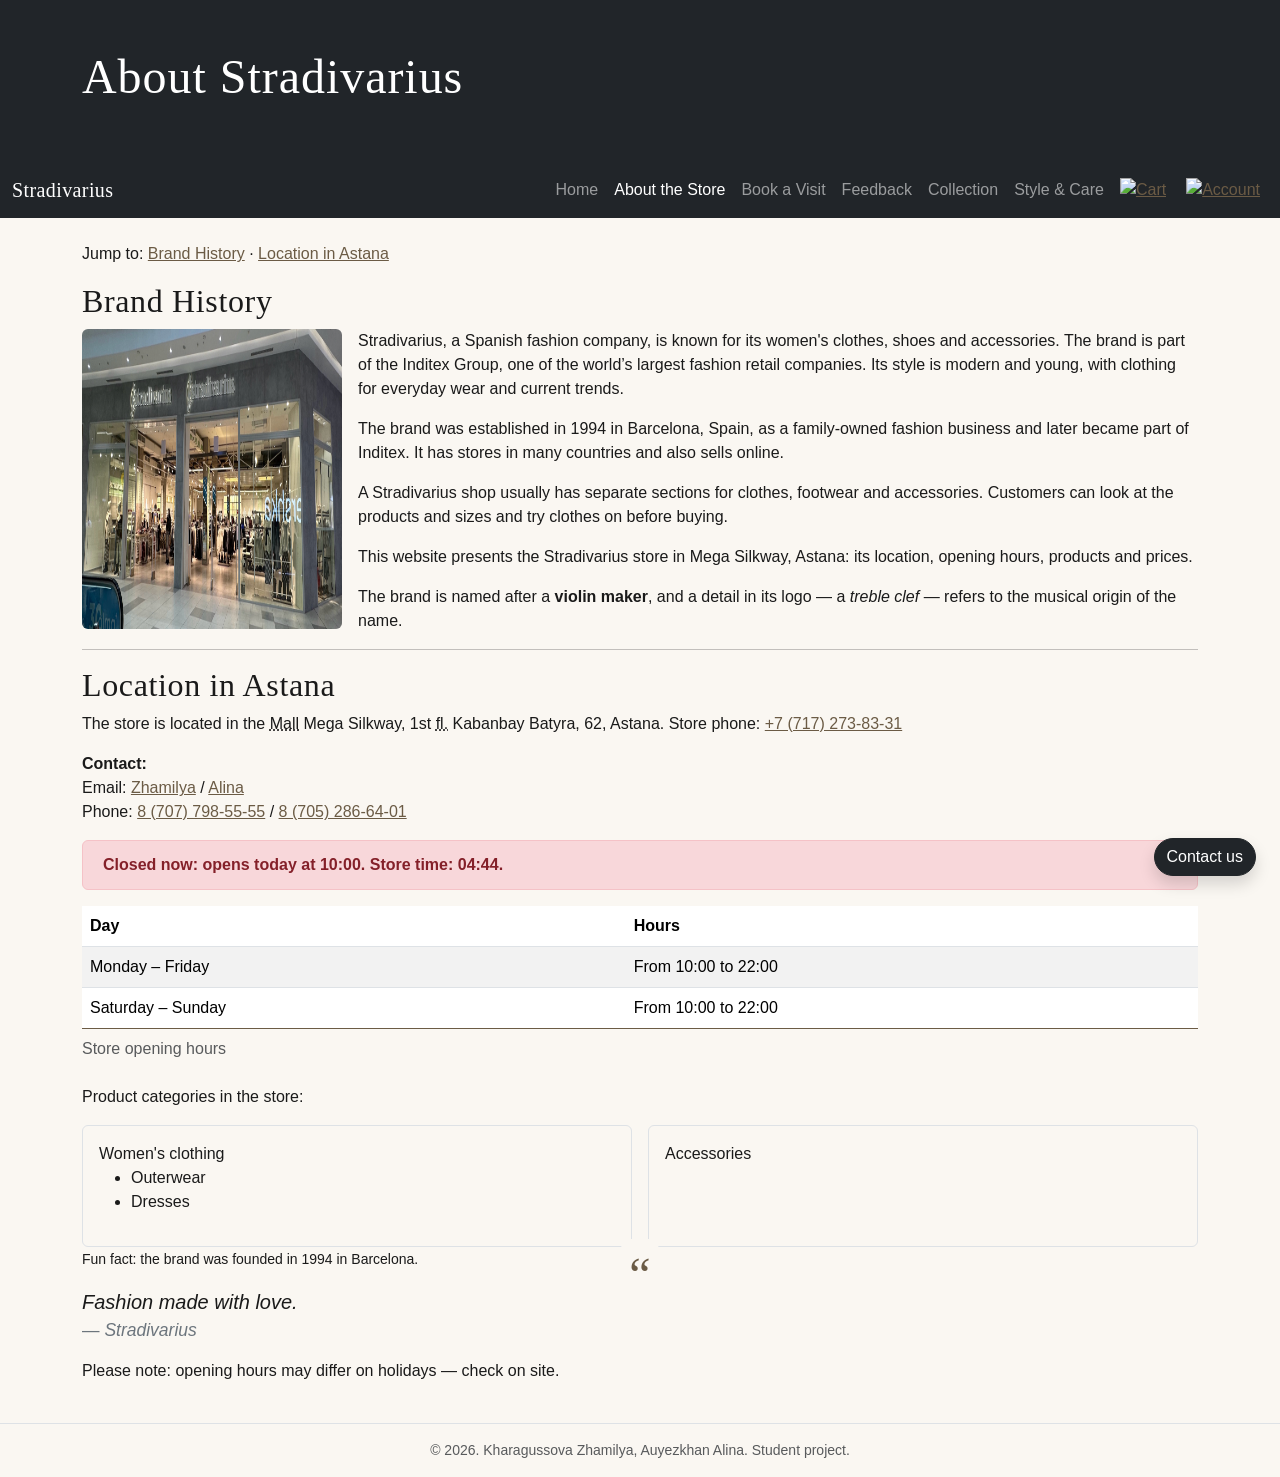
==== commit 048dd3c3: "Update title and improve content in about page" ====
--- a/about-stradivarius.html
+++ b/about-stradivarius.html
@@ -5,16 +5,17 @@
     <meta name="viewport" content="width=device-width, initial-scale=1.0">
     <meta name="description" content="About the Stradivarius store at Mega Silkway: brand and location.">
     <meta name="author" content="Kharagussova Zhamilya">
-    <title>Stradivarius Mega Silkway—About the Store</title>
+    <title>Stradivarius Mega Silkway — About the Store</title>
     <!-- Bootstrap 5.3.3 via CDN -->
     <link rel="stylesheet" href="https://cdn.jsdelivr.net/npm/bootstrap@5.3.3/dist/css/bootstrap.min.css">
     <link rel="stylesheet" href="css/base.css">
     <link rel="stylesheet" href="css/zhamilya.css">
+    <script src="js/about-stradivarius.js" defer></script>
     <script src="js/store.js" defer></script>
-    <script src="js/about-stradivarius.js" defer></script>
-
 </head>
 <body>
+
+
     <header class="bg-dark text-white text-center text-lg-start py-5">
         <div class="container">
             <h1 class="display-5">About Stradivarius</h1>
@@ -28,16 +29,19 @@
                 <a class="nav-cart p-2" href="cart.html" id="nav-cart-link" aria-label="Cart">
                     <img src="images/cart_photo.png" alt="Cart" class="nav-cart-icon" id="nav-cart-icon" width="24" height="24">
                 </a>
+                <a class="nav-account p-2" href="registration.html" id="nav-account-link" aria-label="Sign up or Login" title="Sign up or Login">
+                    <img src="images/account_icon.svg" alt="Account" class="nav-cart-icon" width="24" height="24">
+                </a>
             </div>
             <button class="navbar-toggler" type="button" data-bs-toggle="collapse" data-bs-target="#mainNav" aria-controls="mainNav" aria-expanded="false" aria-label="Toggle navigation">
                 <span class="navbar-toggler-icon"></span>
             </button>
             <div class="collapse navbar-collapse" id="mainNav">
                 <ul class="navbar-nav ms-auto">
-                    <li class="nav-item"><a class="nav-link" href="registration.html">Sign up or Login</a></li>
                     <li class="nav-item"><a class="nav-link" href="index.html">Home</a></li>
                     <li class="nav-item"><a class="nav-link active" aria-current="page" href="about-stradivarius.html">About the Store</a></li>
-                    <li class="nav-item"><a class="nav-link" href="visit-and-feedback.html">Visit &amp;Feedback</a></li>
+                    <li class="nav-item"><a class="nav-link" href="visit.html">Book a Visit</a></li>
+                    <li class="nav-item"><a class="nav-link" href="feedback.html">Feedback</a></li>
                     <li class="nav-item"><a class="nav-link" href="catalog.html">Collection</a></li>
                     <li class="nav-item"><a class="nav-link" href="care.html">Style &amp; Care</a></li>
                 </ul>
@@ -61,10 +65,23 @@
             <article>
                 <h2 id="brand-history">Brand History</h2>
                 <img class="brand-history-figure float-md-start me-md-3 mb-3 rounded" src="images/stradivarius_interior.jpg" alt="Interior of the Stradivarius store" width="400" height="300">
-                    Stradivarus, a Spanish fashion company, is known for its ladies' clothes, shoes and accessories. The brand is part of the Inditex Group, one of the world’s largest fashion retail companies. Stradivarius is modern and young in style and provides clothing for everyday wear and current fashion trends.
-                    Established in 1994 in Barcelona, Spain. Stradivarius originally started as a family-owned fashion business and later became part of Inditex. The brand has stores in numerous countries and sells its products in its online store too.
-                    Usually, a Stradivarius shop will offer various compartments of clothes, footwear and accessories. Customers can go to the shop to view the products, sizes and to try clothes before buying.
-                    In my website project, I will be concentrating on a "real-life" Stradivarius shop. I will use my own images and data and will gather actual data from the store including location, hours, products and pricing
+                <p>
+                    Stradivarius, a Spanish fashion company, is known for its women's clothes, shoes and accessories.
+                    The brand is part of the Inditex Group, one of the world’s largest fashion retail companies.
+                    Its style is modern and young, with clothing for everyday wear and current trends.
+                </p>
+                <p>
+                    The brand was established in 1994 in Barcelona, Spain, as a family-owned fashion business and later
+                    became part of Inditex. It has stores in many countries and also sells online.
+                </p>
+                <p>
+                    A Stradivarius shop usually has separate sections for clothes, footwear and accessories.
+                    Customers can look at the products and sizes and try clothes on before buying.
+                </p>
+                <p>
+                    This website presents the Stradivarius store in Mega Silkway, Astana: its location,
+                    opening hours, products and prices.
+                </p>
                 <p>
                     The brand is named after a <strong>violin maker</strong>,
                     and a detail in its logo — a <em>treble clef</em> — refers
@@ -86,11 +103,11 @@
                     <abbr title="Shopping Mall">Mall</abbr> Mega Silkway,
                     1st <abbr title="floor">fl.</abbr>
                     Kabanbay Batyra, 62, Astana.
-                    Number: +77172738331
+                    Store phone: <a href="tel:+77172738331">+7 (717) 273-83-31</a>
                 </p>
 
                 <p>
-                    Contact:<br>
+                    <b>Contact:</b><br>
                     Email: <a href="mailto:253467@astanait.edu.kz">Zhamilya</a> / <a href="mailto:254936@astanait.edu.kz">Alina</a><br>
                     Phone: <a href="tel:87077985555">8 (707) 798-55-55</a> / <a href="tel:87052866401">8 (705) 286-64-01</a>
                 </p>
@@ -107,6 +124,14 @@
                         </thead>
 
                         <tbody>
+                            <tr>
+                                <td>Monday – Friday</td>
+                                <td>From 10:00 to 22:00</td>
+                            </tr>
+                            <tr>
+                                <td>Saturday – Sunday</td>
+                                <td>From 10:00 to 22:00</td>
+                            </tr>
                         </tbody>
                     </table>
                 </div>
@@ -138,31 +163,19 @@
                 </p>
             </aside>
 
-            <figure>
-                <img class="img-fluid rounded shadow-sm" src="images/stradivarius_interior.jpg"
-                    alt="Interior of Stradivarius"
-                    width="800" height="400">
-                <figcaption class="text-muted small">Interior of Stradivarius store in Astana</figcaption>
-            </figure>
-
-            <blockquote class="blockquote" cite="">
+            <blockquote class="blockquote">
                 <p>
                     <i>Fashion made with love.</i>
                 </p>
-                <footer class="blockquote-footer">Stradivarius,<cite> Store</cite>, February 2, 2022</footer>
+                <footer class="blockquote-footer"><cite>Stradivarius</cite></footer>
             </blockquote>
 
-            <p>
-                Please note: opening hours may differ on holidays &mdash;
-                check on site. Promotions follow the store's
-                &laquo;sale&raquo; rules (replace with real conditions,
-                if applicable).
-            </p>
+            <p>Please note: opening hours may differ on holidays &mdash; check on site.</p>
 
         </div>
     </main>
 
-    <a href="visit-and-feedback.html" class="btn btn-dark rounded-pill shadow position-fixed bottom-0 end-0 m-4">Contact us</a>
+    <a href="feedback.html" class="btn btn-dark rounded-pill shadow position-fixed bottom-0 end-0 m-4 contact-fab">Contact us</a>
 
     <footer class="border-top py-3 text-center text-muted small">
         <div class="container">
